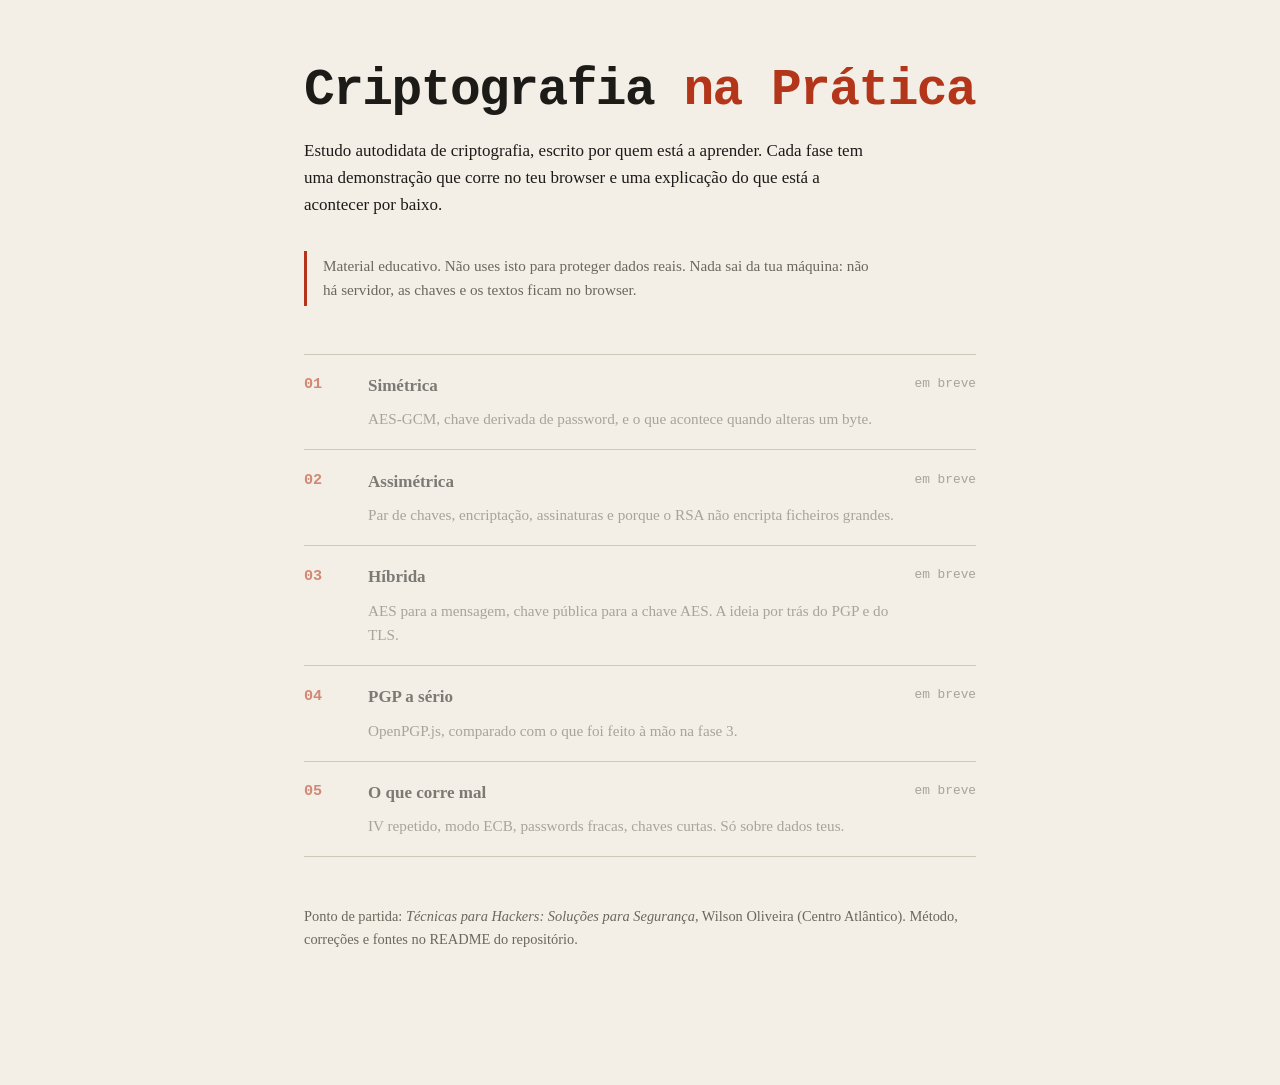
==== index.html @ 67fef3d6 "Estrutura inicial: resumo, fase 1 e planos das fases 2 a 5" ====
<!doctype html>
<html lang="pt-PT">
<head>
<meta charset="utf-8">
<meta name="viewport" content="width=device-width, initial-scale=1">
<title>Criptografia na Prática</title>
<meta name="description" content="Estudo autodidata de criptografia, do AES ao PGP, com demonstrações que correm no browser.">
<style>
  :root {
    --bg: #f3efe6;
    --ink: #1c1b18;
    --muted: #6b675d;
    --line: #cfc8b6;
    --accent: #b3361b;
  }
  @media (prefers-color-scheme: dark) {
    :root {
      --bg: #14130f;
      --ink: #ece7d9;
      --muted: #9a9482;
      --line: #36332a;
      --accent: #e8664a;
    }
  }
  * { box-sizing: border-box; }
  body {
    margin: 0;
    background: var(--bg);
    color: var(--ink);
    font: 17px/1.6 Georgia, "Iowan Old Style", "Times New Roman", serif;
  }
  main { max-width: 44rem; margin: 0 auto; padding: 4rem 1rem 5rem; }
  h1 {
    font: 700 clamp(2rem, 7vw, 3.2rem)/1.05 ui-monospace, "SF Mono", Menlo, Consolas, monospace;
    letter-spacing: -0.03em;
    margin: 0 0 1.2rem;
  }
  h1 span { color: var(--accent); }
  p { margin: 0 0 1rem; max-width: 36rem; }
  .aviso {
    border-left: 3px solid var(--accent);
    padding: 0.2rem 0 0.2rem 1rem;
    color: var(--muted);
    margin: 2rem 0 3rem;
    font-size: 0.95rem;
  }
  ol { list-style: none; margin: 0; padding: 0; border-top: 1px solid var(--line); }
  li { border-bottom: 1px solid var(--line); }
  li a, li .off {
    display: grid;
    grid-template-columns: 3rem 1fr auto;
    gap: 0.5rem 1rem;
    padding: 1.1rem 0;
    color: inherit;
    text-decoration: none;
  }
  .n { font: 600 0.95rem ui-monospace, Menlo, Consolas, monospace; color: var(--accent); padding-top: 0.2rem; }
  .t { font-weight: 700; }
  .d { grid-column: 2; color: var(--muted); font-size: 0.95rem; }
  .s { font: 0.8rem ui-monospace, Menlo, Consolas, monospace; color: var(--muted); padding-top: 0.25rem; }
  li a:hover .t, li a:focus-visible .t { text-decoration: underline; text-decoration-color: var(--accent); text-underline-offset: 4px; }
  li a:focus-visible { outline: 2px solid var(--accent); outline-offset: 2px; }
  .off { opacity: 0.55; }
  footer { margin-top: 3rem; color: var(--muted); font-size: 0.9rem; }
  footer a { color: inherit; }
  @media (max-width: 30rem) {
    li a, li .off { grid-template-columns: 2.2rem 1fr; }
    .s { grid-column: 2; padding: 0; }
    .d { grid-column: 2; }
  }
</style>
</head>
<body>
<main>
  <h1>Criptografia <span>na Prática</span></h1>
  <p>Estudo autodidata de criptografia, escrito por quem está a aprender. Cada fase tem uma demonstração que corre no teu browser e uma explicação do que está a acontecer por baixo.</p>

  <p class="aviso">Material educativo. Não uses isto para proteger dados reais. Nada sai da tua máquina: não há servidor, as chaves e os textos ficam no browser.</p>

  <ol>
    <li>
      <span class="off">
        <span class="n">01</span>
        <span class="t">Simétrica</span>
        <span class="s">em breve</span>
        <span class="d">AES-GCM, chave derivada de password, e o que acontece quando alteras um byte.</span>
      </span>
    </li>
    <li>
      <span class="off">
        <span class="n">02</span>
        <span class="t">Assimétrica</span>
        <span class="s">em breve</span>
        <span class="d">Par de chaves, encriptação, assinaturas e porque o RSA não encripta ficheiros grandes.</span>
      </span>
    </li>
    <li>
      <span class="off">
        <span class="n">03</span>
        <span class="t">Híbrida</span>
        <span class="s">em breve</span>
        <span class="d">AES para a mensagem, chave pública para a chave AES. A ideia por trás do PGP e do TLS.</span>
      </span>
    </li>
    <li>
      <span class="off">
        <span class="n">04</span>
        <span class="t">PGP a sério</span>
        <span class="s">em breve</span>
        <span class="d">OpenPGP.js, comparado com o que foi feito à mão na fase 3.</span>
      </span>
    </li>
    <li>
      <span class="off">
        <span class="n">05</span>
        <span class="t">O que corre mal</span>
        <span class="s">em breve</span>
        <span class="d">IV repetido, modo ECB, passwords fracas, chaves curtas. Só sobre dados teus.</span>
      </span>
    </li>
  </ol>

  <footer>
    Ponto de partida: <em>Técnicas para Hackers: Soluções para Segurança</em>, Wilson Oliveira (Centro Atlântico). Método, correções e fontes no README do repositório.
  </footer>
</main>
</body>
</html>
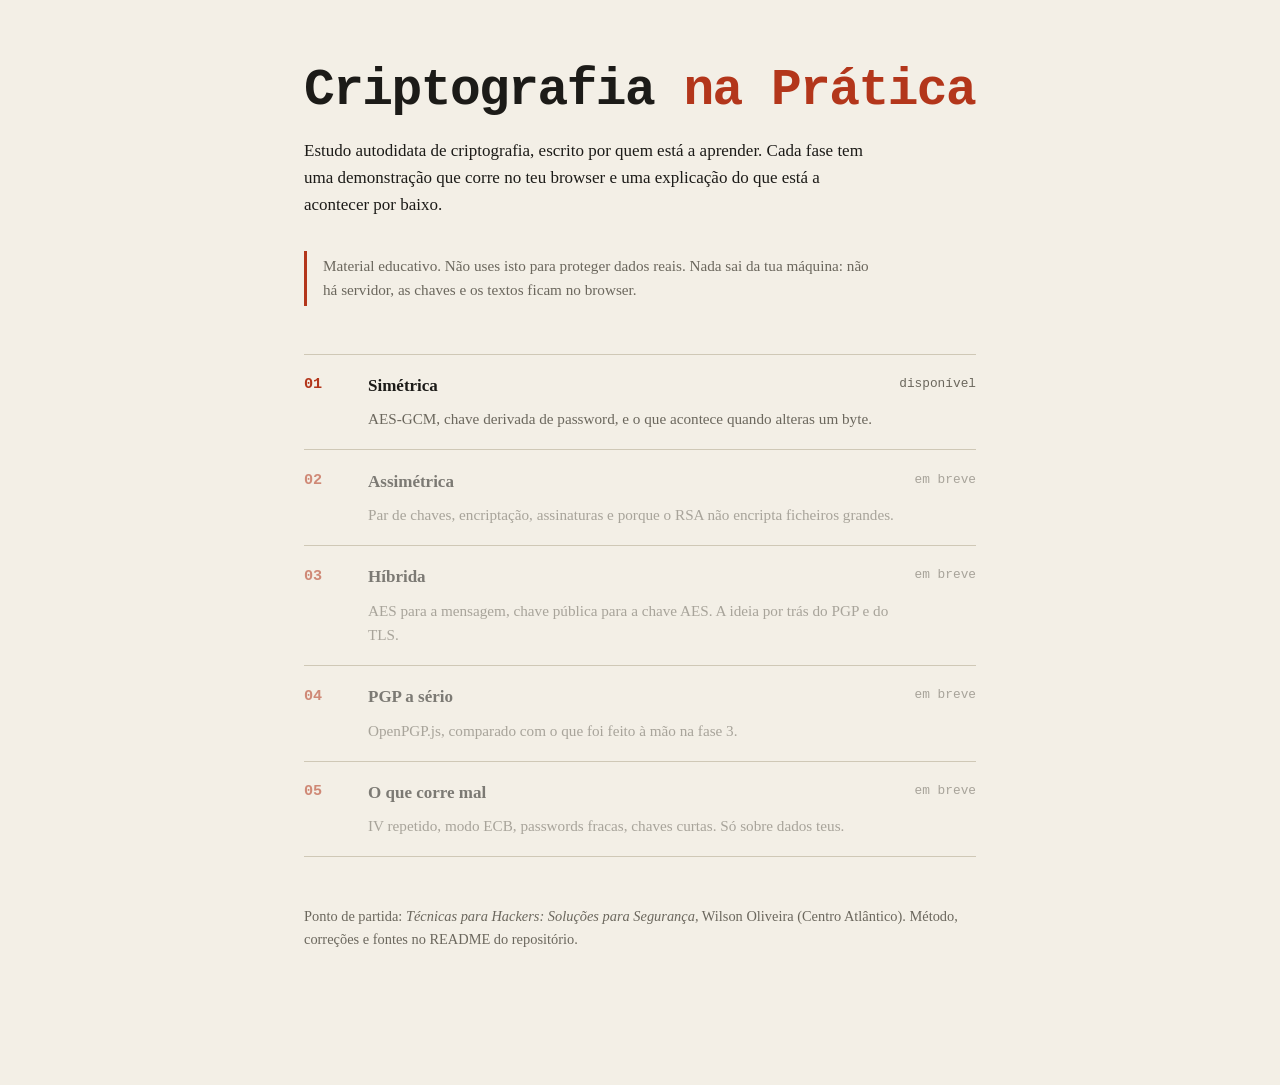
==== commit 490cccc1: "Ligar a fase 1 no menu da página inicial" ====
--- a/index.html
+++ b/index.html
@@ -79,12 +79,12 @@
 
   <ol>
     <li>
-      <span class="off">
+      <a href="fase-1-simetrica/">
         <span class="n">01</span>
         <span class="t">Simétrica</span>
-        <span class="s">em breve</span>
+        <span class="s">disponível</span>
         <span class="d">AES-GCM, chave derivada de password, e o que acontece quando alteras um byte.</span>
-      </span>
+      </a>
     </li>
     <li>
       <span class="off">
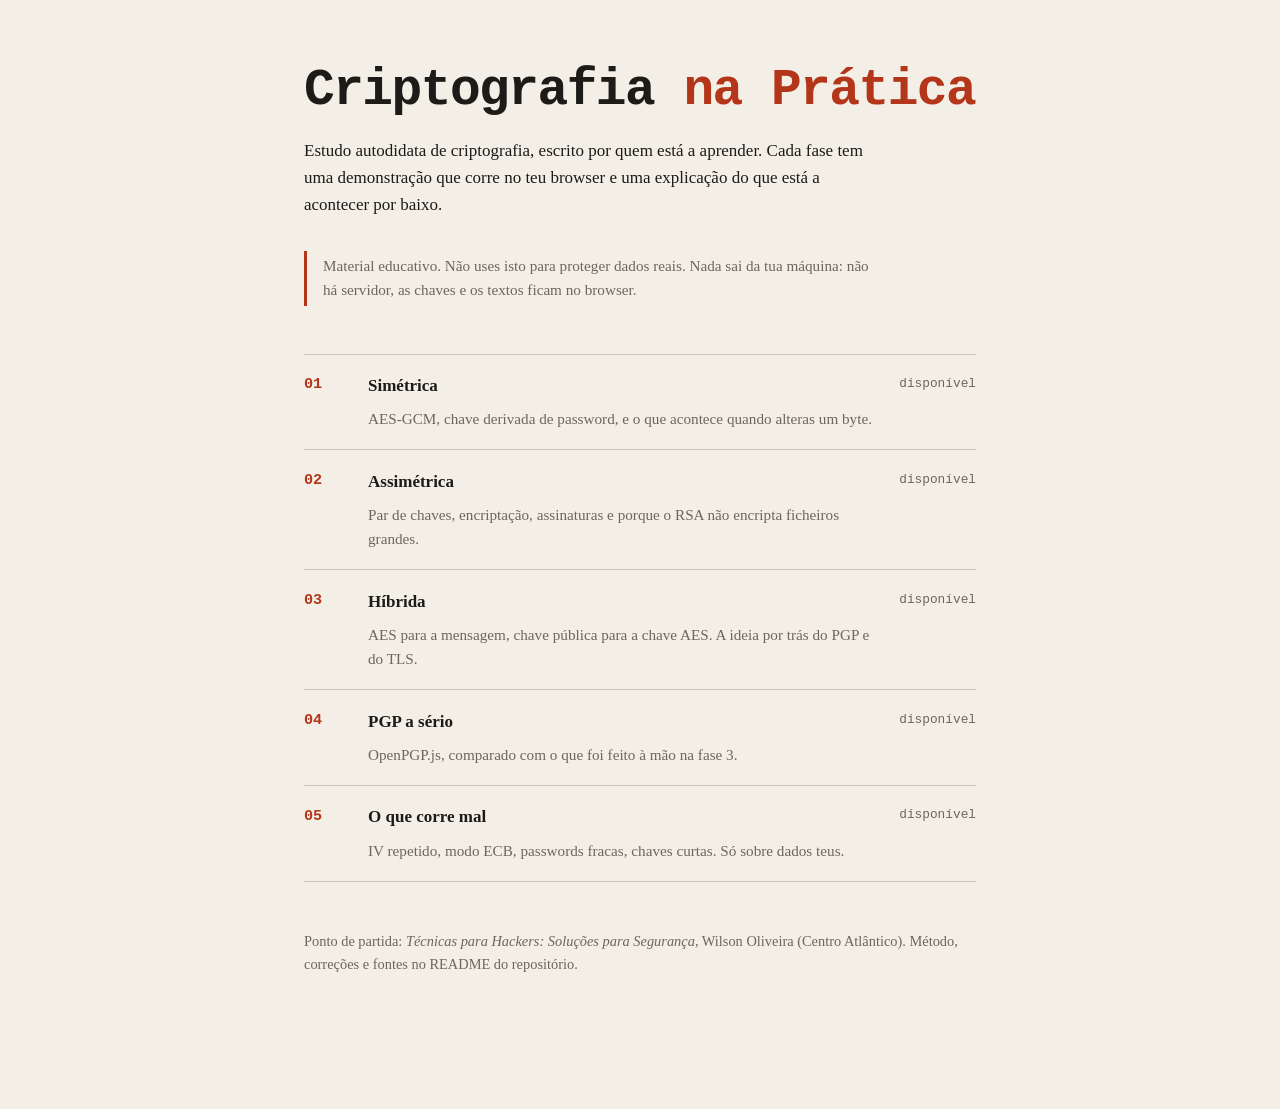
==== commit aa74e284: "Fases 2 a 5: assimétrica, híbrida, PGP e o que corre mal Páginas com guia passo a passo, util.js par" ====
--- a/index.html
+++ b/index.html
@@ -87,36 +87,40 @@
       </a>
     </li>
     <li>
-      <span class="off">
+      <a href="fase-2-assimetrica/">
         <span class="n">02</span>
         <span class="t">Assimétrica</span>
-        <span class="s">em breve</span>
+        <span class="s">disponível</span>
         <span class="d">Par de chaves, encriptação, assinaturas e porque o RSA não encripta ficheiros grandes.</span>
-      </span>
+      
+      </a>
     </li>
     <li>
-      <span class="off">
+      <a href="fase-3-hibrida/">
         <span class="n">03</span>
         <span class="t">Híbrida</span>
-        <span class="s">em breve</span>
+        <span class="s">disponível</span>
         <span class="d">AES para a mensagem, chave pública para a chave AES. A ideia por trás do PGP e do TLS.</span>
-      </span>
+      
+      </a>
     </li>
     <li>
-      <span class="off">
+      <a href="fase-4-pgp/">
         <span class="n">04</span>
         <span class="t">PGP a sério</span>
-        <span class="s">em breve</span>
+        <span class="s">disponível</span>
         <span class="d">OpenPGP.js, comparado com o que foi feito à mão na fase 3.</span>
-      </span>
+      
+      </a>
     </li>
     <li>
-      <span class="off">
+      <a href="fase-5-o-que-corre-mal/">
         <span class="n">05</span>
         <span class="t">O que corre mal</span>
-        <span class="s">em breve</span>
+        <span class="s">disponível</span>
         <span class="d">IV repetido, modo ECB, passwords fracas, chaves curtas. Só sobre dados teus.</span>
-      </span>
+      
+      </a>
     </li>
   </ol>
 
